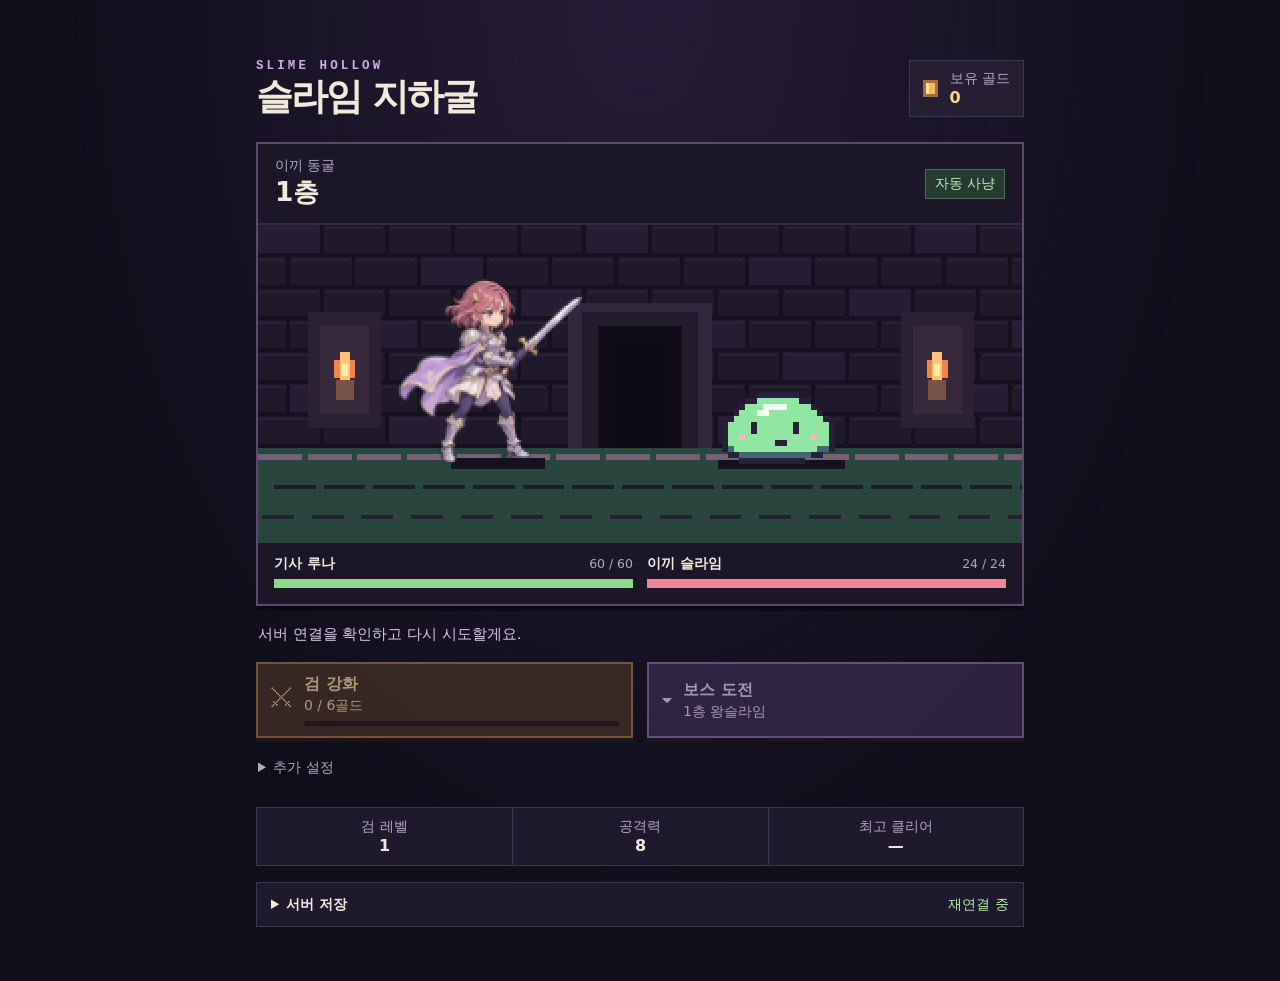
==== public/index.html @ 110de9b2 "Show gold progress on sword upgrade" ====
<!doctype html>
<html lang="ko">
<head>
<meta charset="utf-8">
<meta name="viewport" content="width=device-width,initial-scale=1">
<meta name="theme-color" content="#100e1b">
<meta name="description" content="기사 루나와 함께 내려가는 무한 픽셀 던전">
<title>슬라임 지하굴</title>
<link rel="stylesheet" href="style.css">
<script type="module" src="game.js"></script>
</head>
<body>
<main>
<header><div><span class="eyebrow">SLIME HOLLOW</span><h1>슬라임 지하굴</h1></div><div class="wallet"><i class="coin" aria-hidden="true"></i><div><small>보유 골드</small><strong id="gold">0</strong></div></div></header>
<section class="battle" aria-label="자동 전투">
<div class="battle-top"><div><small id="biome">이끼 동굴</small><h2><span id="floor">1</span>층</h2></div><span class="mode" id="mode">자동 사냥</span></div>
<canvas width="384" height="160" id="scene" aria-label="기사 루나와 슬라임의 픽셀 전투"></canvas>
<div class="combatants">
<div><div class="name"><strong>기사 루나</strong><small id="hero-hp">60 / 60</small></div><div class="track"><div id="hero-bar"></div></div></div>
<div><div class="name"><strong id="enemy">이끼 슬라임</strong><small id="enemy-hp">24 / 24</small></div><div class="track"><div id="enemy-bar"></div></div></div>
</div>
</section>
<div class="status" role="status"><span id="message">슬라임을 사냥하고 보스를 쓰러뜨리면 다음 층이 열려요.</span></div>
<section class="actions" aria-label="전투 조작">
<button id="upgrade"><span class="icon sword" aria-hidden="true">⚔</span><span class="upgrade-label"><strong>검 강화</strong><small id="cost">0 / 6골드</small><span class="upgrade-track" aria-hidden="true"><span id="upgrade-fill"></span></span></span></button>
<button id="challenge" aria-describedby="boss-forecast"><span class="icon" aria-hidden="true">▾</span><span><strong id="challenge-label">보스 도전</strong><small id="target">1층 왕슬라임</small></span></button>
</section>
<p id="boss-forecast" class="boss-forecast" hidden></p>
<details class="extra-options">
<summary>추가 설정</summary>
<div class="actions secondary-actions">
<button id="vitality"><span class="icon" aria-hidden="true">♥</span><span><strong>체력 강화</strong><small id="vitality-cost">25 골드</small></span></button>
</div>
<div class="auto-settings">
  <label for="auto-boss"><input type="checkbox" id="auto-boss" disabled> 보스 자동 도전</label>
  <small>이길 수 있는 보스만 도전해요.</small>
</div>
</details>
<section id="return-summary" class="return-summary" aria-label="방치 결과" hidden>
  <p id="return-summary-text" role="status"></p>
  <button type="button" id="dismiss-summary">닫기</button>
</section>
<footer><div><small>검 레벨</small><strong id="level">1</strong></div><div><small>공격력</small><strong id="attack">8</strong></div><div><small>최고 클리어</small><strong id="best">—</strong></div></footer>
<details class="save-panel">
<summary>서버 저장 <span id="save-status">연결 중</span></summary>
<p>저장 코드를 보관하면 다른 기기에서도 이어서 할 수 있어요. 이 코드로 저장에 접근할 수 있으니 개인적으로 보관하세요.</p>
<div class="save-controls"><button type="button" id="copy-save">저장 코드 복사</button></div>
<form id="restore-save">
<label for="save-input">다른 기기의 저장 코드</label>
<div class="save-controls"><input id="save-input" name="code" spellcheck="false" autocapitalize="none" autocomplete="off" required><button>이어 하기</button></div>
</form>
<div class="save-controls reset-controls"><button type="button" id="reset-save" disabled>진행 초기화</button></div>
<p id="save-message" role="status"></p>
</details>
</main>
</body>
</html>
---- public/style.css ----
:root{color-scheme:dark;font-family:system-ui,sans-serif;color:#f1eadb;background:#100e1b;--muted:#b3a7c4;--line:#403652;--gold:#ffd482}
*{box-sizing:border-box}
body{margin:0;min-height:100vh;background:radial-gradient(ellipse at top,#261c38 0,transparent 65%),#100e1b}
main{width:min(100% - 32px,48rem);margin:auto;padding:clamp(24px,6vh,64px) 0}
header,.battle-top,.name{display:flex;justify-content:space-between;align-items:center;gap:12px}
header{margin-bottom:20px}
h1,h2,p{margin:0}h1{font-size:clamp(1.55rem,5vw,2.3rem);letter-spacing:-.055em}
small{display:block;font-size:.875rem;color:var(--muted)}
.eyebrow{font:bold .78rem monospace;letter-spacing:.25em;color:#cfadee}
.wallet{display:flex;align-items:center;gap:12px;border:1px solid var(--line);background:#261f34;padding:9px 13px}
.wallet strong{color:var(--gold);overflow-wrap:anywhere}
.coin{width:15px;height:17px;background:#f6bb5f;border:3px solid #ac6a38;box-shadow:inset 3px 0 #ffe696}
.battle{border:2px solid #5d496f;background:#1b1729;box-shadow:0 5px #0b0913}
.battle-top{padding:13px 17px;border-bottom:2px solid #382b48}
.battle-top h2{font-size:1.65rem}
.mode{color:#b9eeaa;background:#253b32;border:1px solid #4d6b56;padding:5px 9px;font-size:.875rem;white-space:nowrap}
canvas{display:block;width:100%;height:auto;image-rendering:pixelated;background:#131120}
.combatants,.actions{display:grid;grid-template-columns:repeat(2,minmax(0,1fr));gap:14px}
.combatants{padding:12px 16px 16px}
.name{align-items:baseline;flex-wrap:wrap;gap:3px 8px;font-size:.875rem;margin-bottom:6px}
.name small{font-size:.78rem}
.track{height:9px;background:#393047}.track div{height:100%;width:100%;background:#8cd88b}.track #enemy-bar{background:#ee859a}
.status{min-height:3.5rem;display:flex;align-items:center;color:#dcc5ee;font-size:.92rem;padding:8px 2px}
.actions button{font:inherit;text-align:left;display:flex;align-items:center;gap:10px;padding:10px 12px;min-height:65px;border:2px solid #a67b40;background:#4c3425;color:#ffe3ae;box-shadow:0 4px #211722;cursor:pointer;overflow-wrap:anywhere}
.actions #vitality{background:#492b3d;border-color:#a8688c;color:#ffd7eb}
.actions #challenge{background:#3d2e56;border-color:#8b71ad;color:#f0e1ff}
.actions button:disabled{opacity:.65;cursor:default}
.actions button:focus-visible{outline:3px solid #fff;outline-offset:3px}
.actions button:not(:disabled):hover{filter:brightness(1.23)}
.icon{font:1.5rem monospace}.actions small{color:inherit;margin-top:2px}
footer{display:grid;grid-template-columns:repeat(3,minmax(0,1fr));margin-top:22px;border:1px solid var(--line);background:#1e192d;text-align:center}
footer div{padding:10px 4px;overflow-wrap:anywhere}footer div+div{border-left:1px solid var(--line)}
@media(max-width:420px){main{width:calc(100% - 24px)}.actions,.combatants{gap:8px}.combatants{padding:10px}.actions button{padding:8px;gap:6px}.wallet{gap:7px;padding:7px}}

.save-panel{margin-top:16px;padding:12px 14px;background:#1e192d;border:1px solid var(--line)}
.save-panel summary{cursor:pointer;font-size:.9rem;font-weight:700}
#save-status{float:right;color:#b9eeaa;font-weight:400}
.save-panel p,.save-panel label{display:block;color:var(--muted);font-size:.875rem;margin:8px 0}
.save-controls{display:flex;gap:8px}
.save-controls input{min-width:0;flex:1}
.save-controls input,.save-controls button{border:1px solid #8b71ad;background:#2c223d;color:#f0e1ff;padding:8px;font:inherit;font-size:.875rem}
.save-controls button{cursor:pointer}
.save-controls button:disabled{opacity:.65;cursor:default}
#save-message:empty{display:none}

.reset-controls{margin-top:12px}
.reset-controls button{color:#ffd5db;border-color:#a76b80;background:#46283a}

.boss-forecast{margin-top:14px;padding:8px 10px;border-left:3px solid #b589b6;background:#251c34;color:#f1d7ec;font-size:.875rem}
.boss-forecast[data-can-win="true"]{border-color:#85bf9d;color:#c1f0d0}

.auto-settings,.return-summary{margin-top:12px;padding:10px 12px;border:1px solid var(--line);background:#1e192d}
.auto-settings{display:flex;align-items:center;justify-content:space-between;flex-wrap:wrap;gap:5px 12px}
.auto-settings label{display:inline-flex;align-items:center;gap:6px;font-size:.9rem;cursor:pointer}
#auto-boss{width:1.15rem;height:1.15rem;accent-color:#ae83dc}
.return-summary:not([hidden]){display:flex;align-items:center;justify-content:space-between;gap:10px;border-color:#65806c;color:#d0efce}
.return-summary button{font:inherit;font-size:.875rem;padding:6px 10px;background:#2c3630;color:#d0efce;border:1px solid #65806c;cursor:pointer;flex-shrink:0}

.extra-options{margin-top:12px}
.extra-options summary{cursor:pointer;padding:8px 2px;color:var(--muted);font-size:.9rem}
.secondary-actions{margin-top:8px}
.secondary-actions button{min-height:50px}
.status[data-highlight="true"]{color:#ffe2a3;font-weight:700}

.upgrade-label{flex:1;min-width:0}
.upgrade-track{display:block;height:5px;margin-top:6px;background:#2a1b18;border-radius:4px;overflow:hidden}
#upgrade-fill{display:block;width:0;height:100%;background:#efb65e;transition:width .24s ease-out}
#upgrade[data-ready="true"]{border-color:#f6c973}
#upgrade[data-ready="true"] .upgrade-track{animation:upgrade-ready .65s ease-out}
@keyframes upgrade-ready{
  35%{filter:brightness(1.75);box-shadow:0 0 9px #ffde8d}
  100%{filter:brightness(1);box-shadow:none}
}
@media(prefers-reduced-motion:reduce){
  #upgrade-fill{transition:none}
  #upgrade[data-ready="true"] .upgrade-track{animation:none}
}
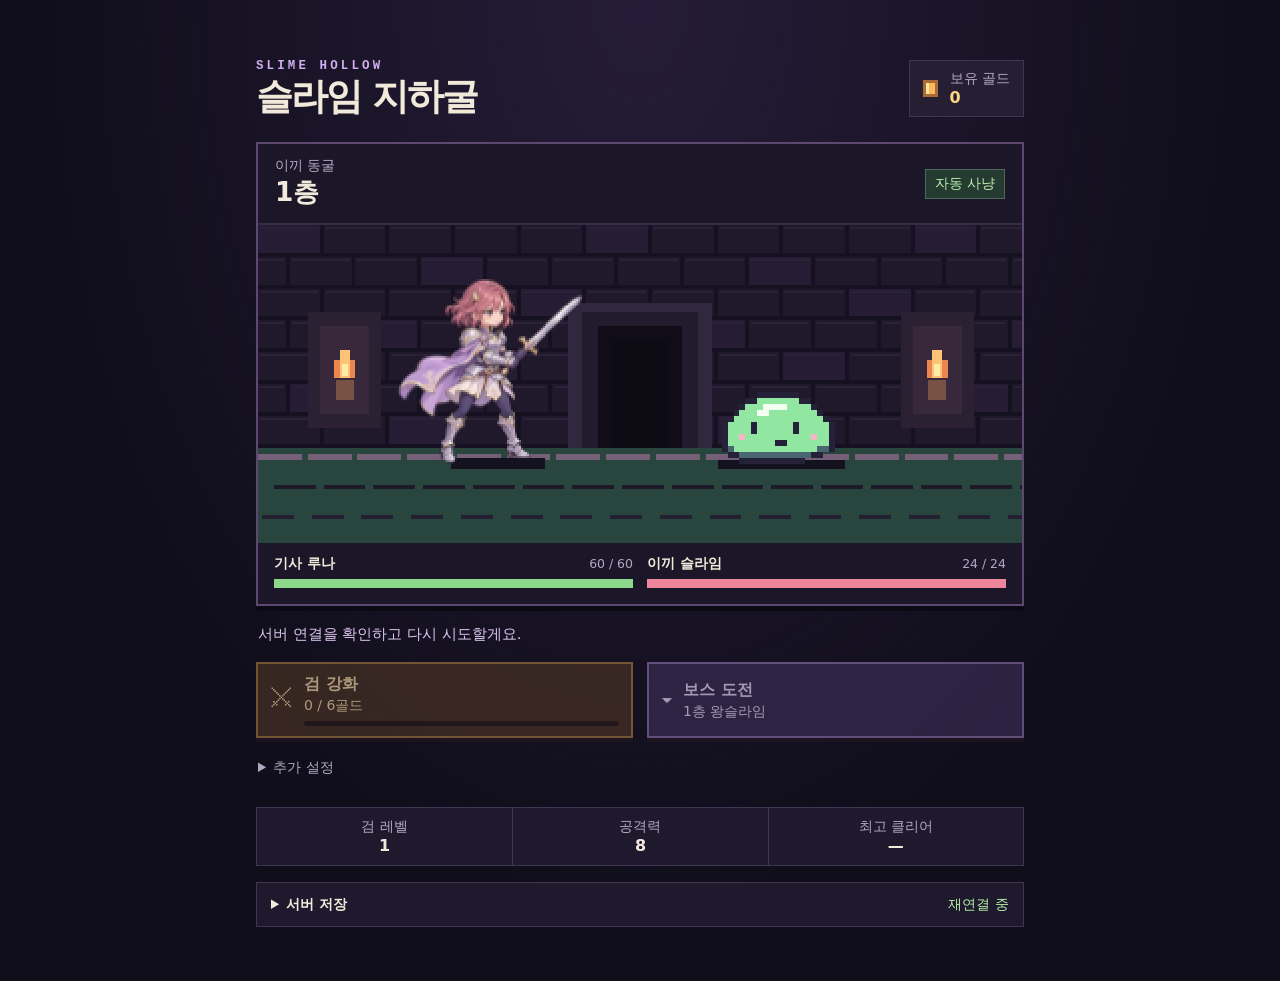
==== commit 8c6e9c2c: "Celebrate boss defeats with hit stop and floor clear banner" ====
--- a/public/index.html
+++ b/public/index.html
@@ -14,7 +14,10 @@
 <header><div><span class="eyebrow">SLIME HOLLOW</span><h1>슬라임 지하굴</h1></div><div class="wallet"><i class="coin" aria-hidden="true"></i><div><small>보유 골드</small><strong id="gold">0</strong></div></div></header>
 <section class="battle" aria-label="자동 전투">
 <div class="battle-top"><div><small id="biome">이끼 동굴</small><h2><span id="floor">1</span>층</h2></div><span class="mode" id="mode">자동 사냥</span></div>
+<div class="battle-scene">
 <canvas width="384" height="160" id="scene" aria-label="기사 루나와 슬라임의 픽셀 전투"></canvas>
+<p id="clear-banner" class="clear-banner" aria-hidden="true" hidden></p>
+</div>
 <div class="combatants">
 <div><div class="name"><strong>기사 루나</strong><small id="hero-hp">60 / 60</small></div><div class="track"><div id="hero-bar"></div></div></div>
 <div><div class="name"><strong id="enemy">이끼 슬라임</strong><small id="enemy-hp">24 / 24</small></div><div class="track"><div id="enemy-bar"></div></div></div>
--- a/public/style.css
+++ b/public/style.css
@@ -75,3 +75,12 @@
   #upgrade-fill{transition:none}
   #upgrade[data-ready="true"] .upgrade-track{animation:none}
 }
+
+.battle-scene{position:relative}
+.clear-banner{position:absolute;top:50%;left:50%;transform:translate(-50%,-50%);z-index:1;pointer-events:none;white-space:nowrap;padding:.35em .8em;background:#25182f;border:2px solid #f8cb79;color:#ffe5a8;font-size:clamp(1.25rem,5vw,2.35rem);font-weight:900;box-shadow:0 4px #100e1b,0 0 24px #eaae6750}
+.clear-banner:not([hidden]){animation:clear-banner-in .22s ease-out}
+@keyframes clear-banner-in{
+  from{opacity:0;transform:translate(-50%,-45%) scale(.9)}
+  to{opacity:1;transform:translate(-50%,-50%) scale(1)}
+}
+@media(prefers-reduced-motion:reduce){.clear-banner:not([hidden]){animation:none}}
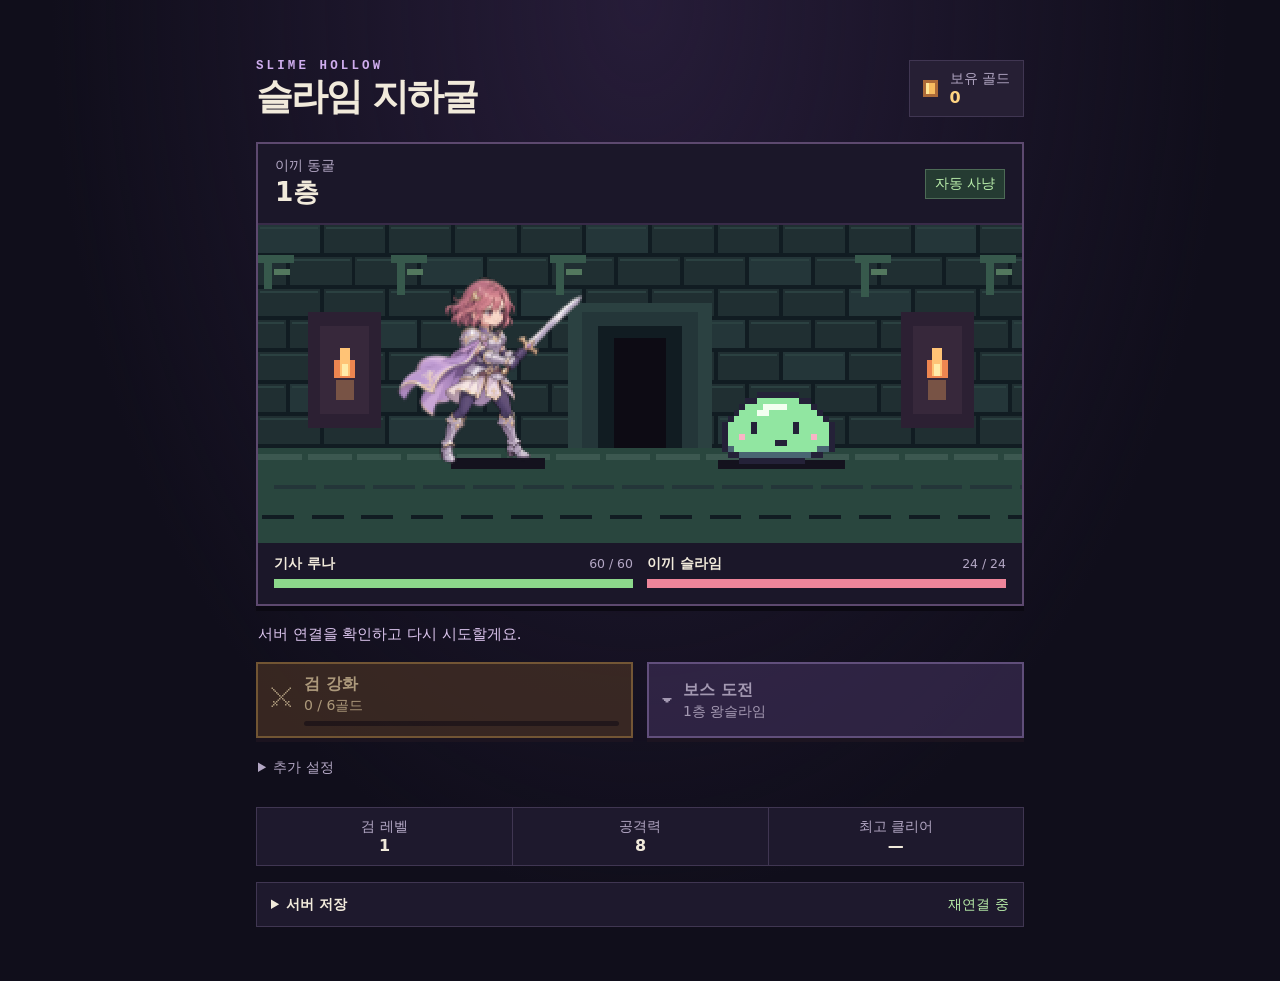
==== commit c77ac61a: "Smooth early sword and vitality prices" ====
--- a/public/index.html
+++ b/public/index.html
@@ -32,7 +32,7 @@
 <details class="extra-options">
 <summary>추가 설정</summary>
 <div class="actions secondary-actions">
-<button id="vitality"><span class="icon" aria-hidden="true">♥</span><span><strong>체력 강화</strong><small id="vitality-cost">25 골드</small></span></button>
+<button id="vitality"><span class="icon" aria-hidden="true">♥</span><span><strong>체력 강화</strong><small id="vitality-cost">12 골드</small></span></button>
 </div>
 <div class="auto-settings">
   <label for="auto-boss"><input type="checkbox" id="auto-boss" disabled> 보스 자동 도전</label>
--- a/public/style.css
+++ b/public/style.css
@@ -84,3 +84,12 @@
   to{opacity:1;transform:translate(-50%,-50%) scale(1)}
 }
 @media(prefers-reduced-motion:reduce){.clear-banner:not([hidden]){animation:none}}
+
+.actions #challenge.newly-winnable{border-color:#aee4af}
+@media(prefers-reduced-motion:no-preference){
+  .actions #challenge.newly-winnable{animation:boss-ready .7s ease-out}
+}
+@keyframes boss-ready{
+  35%{background:#46664e;box-shadow:0 0 16px #aeedafaa}
+  100%{background:#3d2e56;box-shadow:0 4px #211722}
+}
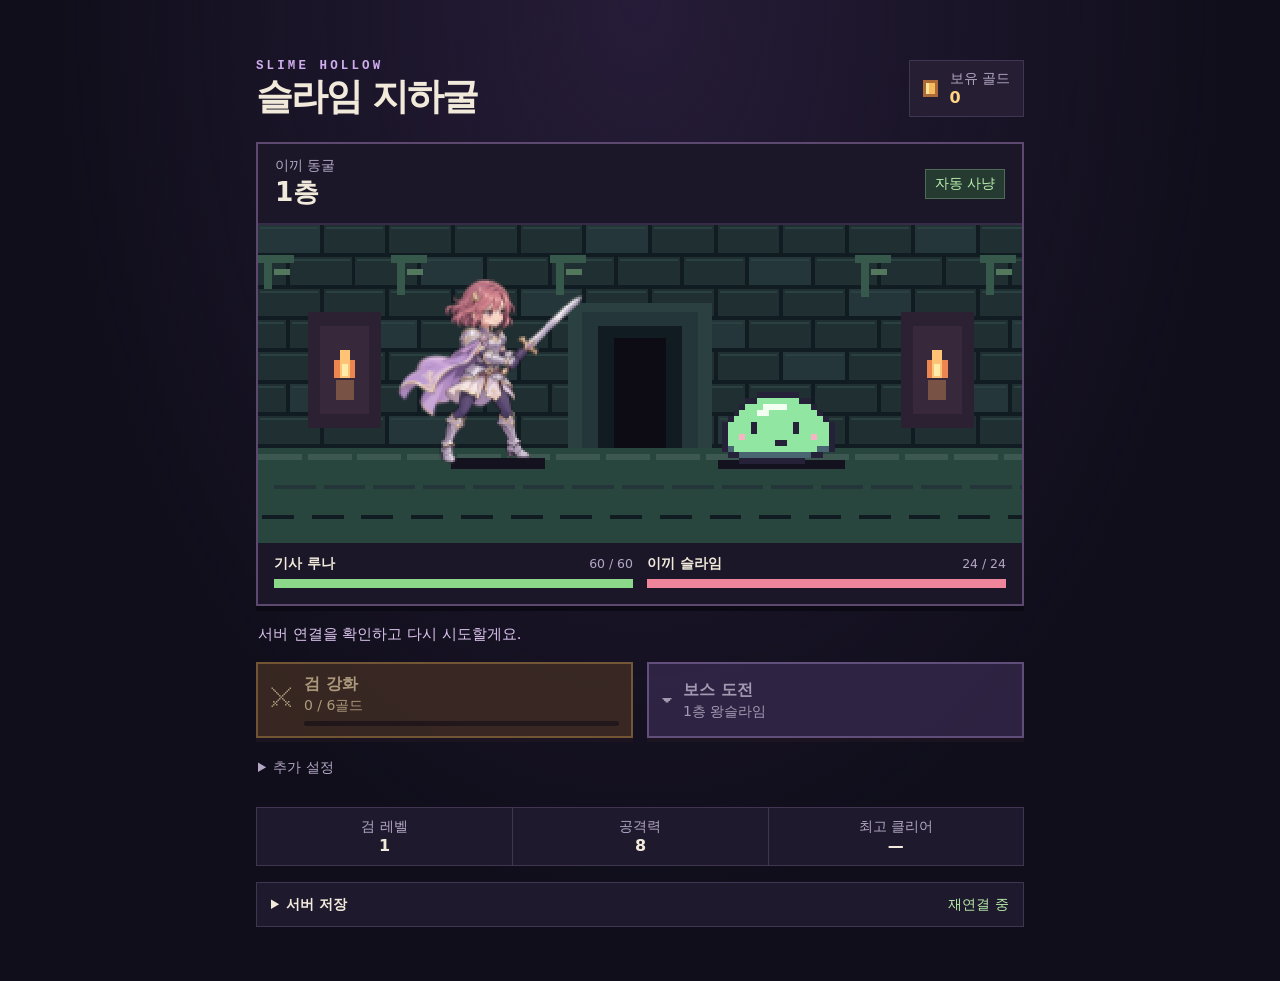
==== commit 7677a7af: "Recommend a single upgrade that makes the boss winnable" ====
--- a/public/index.html
+++ b/public/index.html
@@ -28,7 +28,7 @@
 <button id="upgrade"><span class="icon sword" aria-hidden="true">⚔</span><span class="upgrade-label"><strong>검 강화</strong><small id="cost">0 / 6골드</small><span class="upgrade-track" aria-hidden="true"><span id="upgrade-fill"></span></span></span></button>
 <button id="challenge" aria-describedby="boss-forecast"><span class="icon" aria-hidden="true">▾</span><span><strong id="challenge-label">보스 도전</strong><small id="target">1층 왕슬라임</small></span></button>
 </section>
-<p id="boss-forecast" class="boss-forecast" hidden></p>
+<p id="boss-forecast" class="boss-forecast" hidden><span id="boss-forecast-text"></span><small id="boss-tip" hidden></small></p>
 <details class="extra-options">
 <summary>추가 설정</summary>
 <div class="actions secondary-actions">
--- a/public/style.css
+++ b/public/style.css
@@ -93,3 +93,5 @@
   35%{background:#46664e;box-shadow:0 0 16px #aeedafaa}
   100%{background:#3d2e56;box-shadow:0 4px #211722}
 }
+
+.boss-forecast small:not([hidden]){margin-top:5px;color:#ffe1aa;font-weight:600}
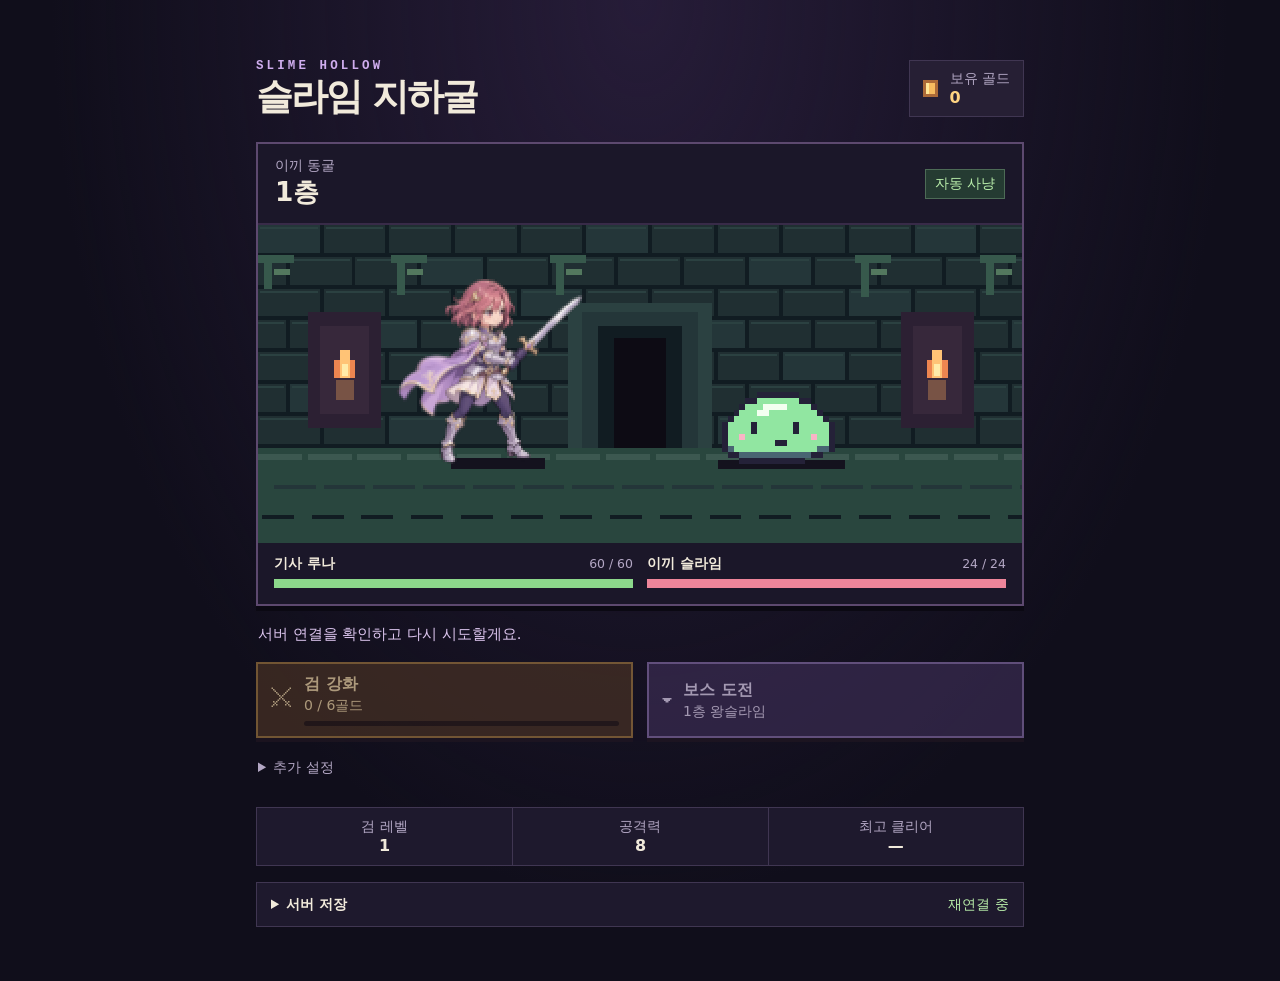
==== commit 7ec3180d: "Unlock hand-game job paths on floor ten" ====
--- a/public/index.html
+++ b/public/index.html
@@ -16,14 +16,23 @@
 <div class="battle-top"><div><small id="biome">이끼 동굴</small><h2><span id="floor">1</span>층</h2></div><span class="mode" id="mode">자동 사냥</span></div>
 <div class="battle-scene">
 <canvas width="384" height="160" id="scene" aria-label="기사 루나와 슬라임의 픽셀 전투"></canvas>
+<p id="skill-banner" class="skill-banner" aria-hidden="true" hidden></p>
 <p id="clear-banner" class="clear-banner" aria-hidden="true" hidden></p>
 </div>
 <div class="combatants">
-<div><div class="name"><strong>기사 루나</strong><small id="hero-hp">60 / 60</small></div><div class="track"><div id="hero-bar"></div></div></div>
+<div><div class="name"><strong>기사 루나 <span id="job-name" class="job-name" hidden></span></strong><small id="hero-hp">60 / 60</small></div><div class="track"><div id="hero-bar"></div></div></div>
 <div><div class="name"><strong id="enemy">이끼 슬라임</strong><small id="enemy-hp">24 / 24</small></div><div class="track"><div id="enemy-bar"></div></div></div>
 </div>
 </section>
 <div class="status" role="status"><span id="message">슬라임을 사냥하고 보스를 쓰러뜨리면 다음 층이 열려요.</span></div>
+<section id="job-choices" class="job-choices" aria-label="2차 전직" hidden>
+<h2>루나의 2차 전직</h2>
+<p>10층을 클리어했어요! 두 직업 중 하나를 골라 주세요.</p>
+<div class="actions">
+<button type="button" id="job-rps"><span><strong>가위바위보 전사</strong><small>한 판 승부에서 이기면 다음 공격 2배</small></span></button>
+<button type="button" id="job-muk"><span><strong>묵찌빠 전사</strong><small>공격권을 잡고 손을 맞추면 다음 공격 3연타</small></span></button>
+</div>
+</section>
 <section class="actions" aria-label="전투 조작">
 <button id="upgrade"><span class="icon sword" aria-hidden="true">⚔</span><span class="upgrade-label"><strong>검 강화</strong><small id="cost">0 / 6골드</small><span class="upgrade-track" aria-hidden="true"><span id="upgrade-fill"></span></span></span></button>
 <button id="challenge" aria-describedby="boss-forecast"><span class="icon" aria-hidden="true">▾</span><span><strong id="challenge-label">보스 도전</strong><small id="target">1층 왕슬라임</small></span></button>
--- a/public/style.css
+++ b/public/style.css
@@ -95,3 +95,10 @@
 }
 
 .boss-forecast small:not([hidden]){margin-top:5px;color:#ffe1aa;font-weight:600}
+
+.job-choices{margin:12px 0;padding:12px;border:1px solid #9479ac;background:#2a2038}
+.job-choices h2{font-size:1.05rem;color:#f0dbff}
+.job-choices p{font-size:.9rem;color:#e2cfea;margin:5px 0 10px}
+.job-choices .actions button{min-height:58px}
+.job-name{color:#e2b5ff;font-size:.8rem}
+.skill-banner{position:absolute;left:50%;bottom:6%;transform:translateX(-50%);white-space:nowrap;padding:.35em .7em;background:#1c1529eb;color:#fff5e7;border:1px solid #dfb7ff;font-size:clamp(.82rem,3vw,1.25rem);font-weight:750;pointer-events:none}
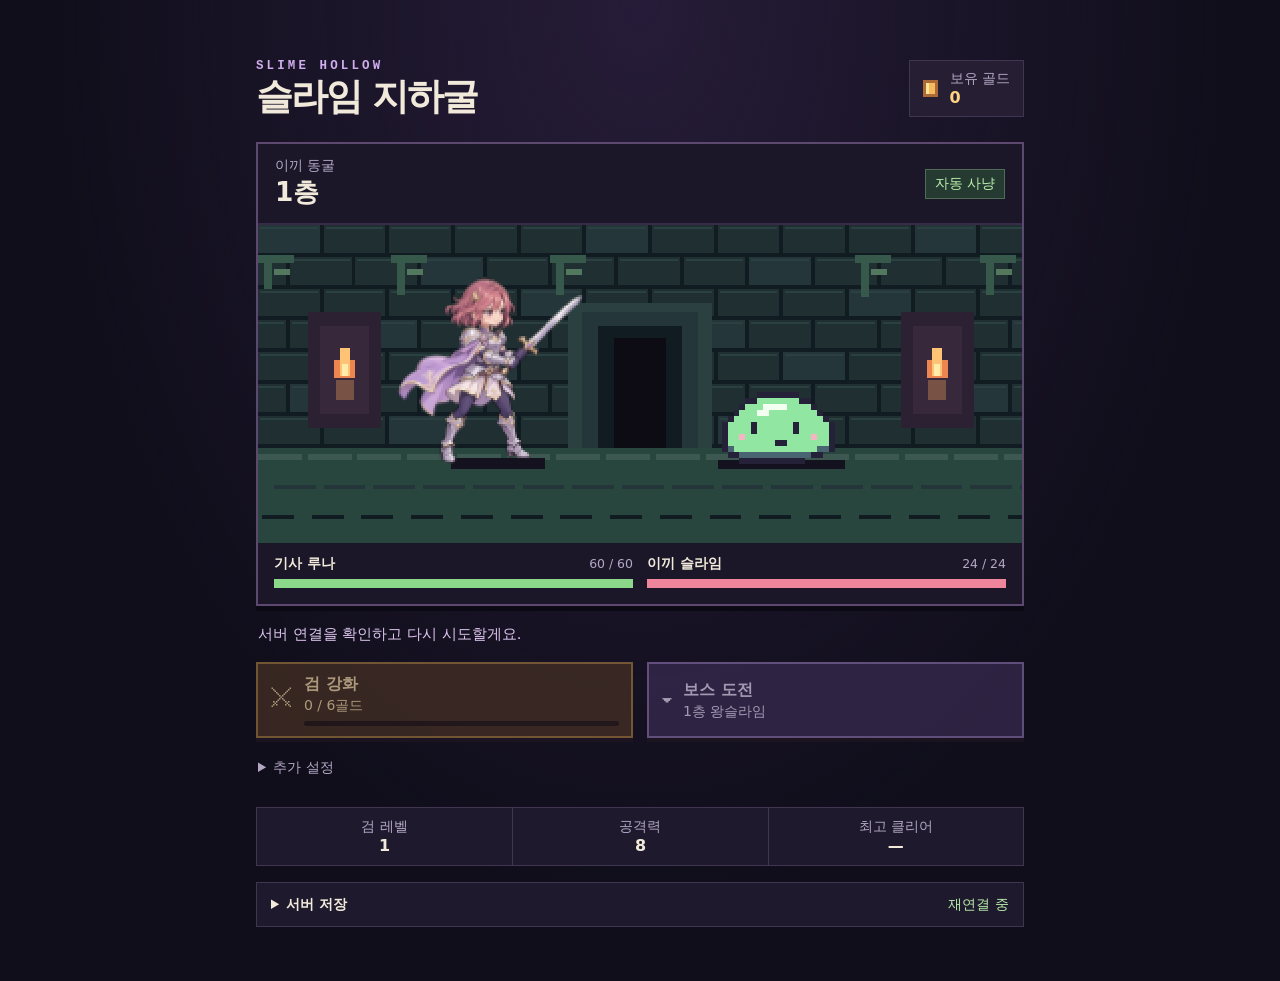
==== commit 140cd9e8: "Grant illustrated constellation upgrades every ten floors" ====
--- a/public/index.html
+++ b/public/index.html
@@ -38,6 +38,15 @@
 <button id="challenge" aria-describedby="boss-forecast"><span class="icon" aria-hidden="true">▾</span><span><strong id="challenge-label">보스 도전</strong><small id="target">1층 왕슬라임</small></span></button>
 </section>
 <p id="boss-forecast" class="boss-forecast" hidden><span id="boss-forecast-text"></span><small id="boss-tip" hidden></small></p>
+<section class="star-choices" id="star-choices" aria-labelledby="star-heading" hidden>
+<h2 id="star-heading">별자리 강화</h2>
+<p id="star-floor"></p>
+<div class="star-cards">
+<button type="button" class="star-card" id="star-sword" data-star="sword" hidden><img src="art/star-sword.webp" alt="" loading="lazy"><span class="star-card-caption"><strong>검자리</strong><small id="star-sword-detail"></small></span></button>
+<button type="button" class="star-card" id="star-shield" data-star="shield" hidden><img src="art/star-shield.webp" alt="" loading="lazy"><span class="star-card-caption"><strong>방패자리</strong><small id="star-shield-detail"></small></span></button>
+<button type="button" class="star-card" id="star-lantern" data-star="lantern" hidden><img src="art/star-lantern.webp" alt="" loading="lazy"><span class="star-card-caption"><strong>등불자리</strong><small id="star-lantern-detail"></small></span></button>
+</div>
+</section>
 <details class="extra-options">
 <summary>추가 설정</summary>
 <div class="actions secondary-actions">
@@ -53,6 +62,14 @@
   <button type="button" id="dismiss-summary">닫기</button>
 </section>
 <footer><div><small>검 레벨</small><strong id="level">1</strong></div><div><small>공격력</small><strong id="attack">8</strong></div><div><small>최고 클리어</small><strong id="best">—</strong></div></footer>
+<details id="star-progress" class="save-panel star-progress" hidden>
+<summary>루나의 별자리 <span id="star-total"></span></summary>
+<ul id="star-ranks">
+<li id="rank-sword"></li>
+<li id="rank-shield"></li>
+<li id="rank-lantern"></li>
+</ul>
+</details>
 <details class="save-panel">
 <summary>서버 저장 <span id="save-status">연결 중</span></summary>
 <p>저장 코드를 보관하면 다른 기기에서도 이어서 할 수 있어요. 이 코드로 저장에 접근할 수 있으니 개인적으로 보관하세요.</p>
--- a/public/style.css
+++ b/public/style.css
@@ -102,3 +102,17 @@
 .job-choices .actions button{min-height:58px}
 .job-name{color:#e2b5ff;font-size:.8rem}
 .skill-banner{position:absolute;left:50%;bottom:6%;transform:translateX(-50%);white-space:nowrap;padding:.35em .7em;background:#1c1529eb;color:#fff5e7;border:1px solid #dfb7ff;font-size:clamp(.82rem,3vw,1.25rem);font-weight:750;pointer-events:none}
+
+.star-choices{margin:14px 0;padding:14px;border:1px solid #78669c;background:radial-gradient(ellipse at top,#302248,#1a1428 75%)}
+.star-choices h2{font-size:1.1rem;color:#f8e7ff}
+.star-choices p{margin:4px 0 11px;color:#ddd1ee;font-size:.9rem}
+.star-cards{display:grid;grid-template-columns:repeat(2,minmax(0,1fr));gap:10px}
+.star-card{min-width:0;padding:0;overflow:hidden;border:1px solid #78669c;background:#181123;color:#f7ebff;text-align:left;font:inherit;cursor:pointer}
+.star-card[hidden]{display:none}
+.star-card:not(:disabled):hover,.star-card:focus-visible{border-color:#e8c9ff;box-shadow:0 0 15px #ab7feb55}
+.star-card:disabled{cursor:default}
+.star-card img{display:block;width:100%;height:clamp(106px,22vw,170px);object-fit:contain;object-position:center;background:#110123}
+.star-card-caption{display:block;padding:8px 10px;background:#281c39}
+.star-card-caption small{margin-top:3px;color:#e1cdeb;font-size:.82rem}
+.star-progress ul{padding-left:1.15rem;margin:9px 0 0;color:#dfcfee;font-size:.9rem}
+#star-total{float:right;color:#f7cc8f}
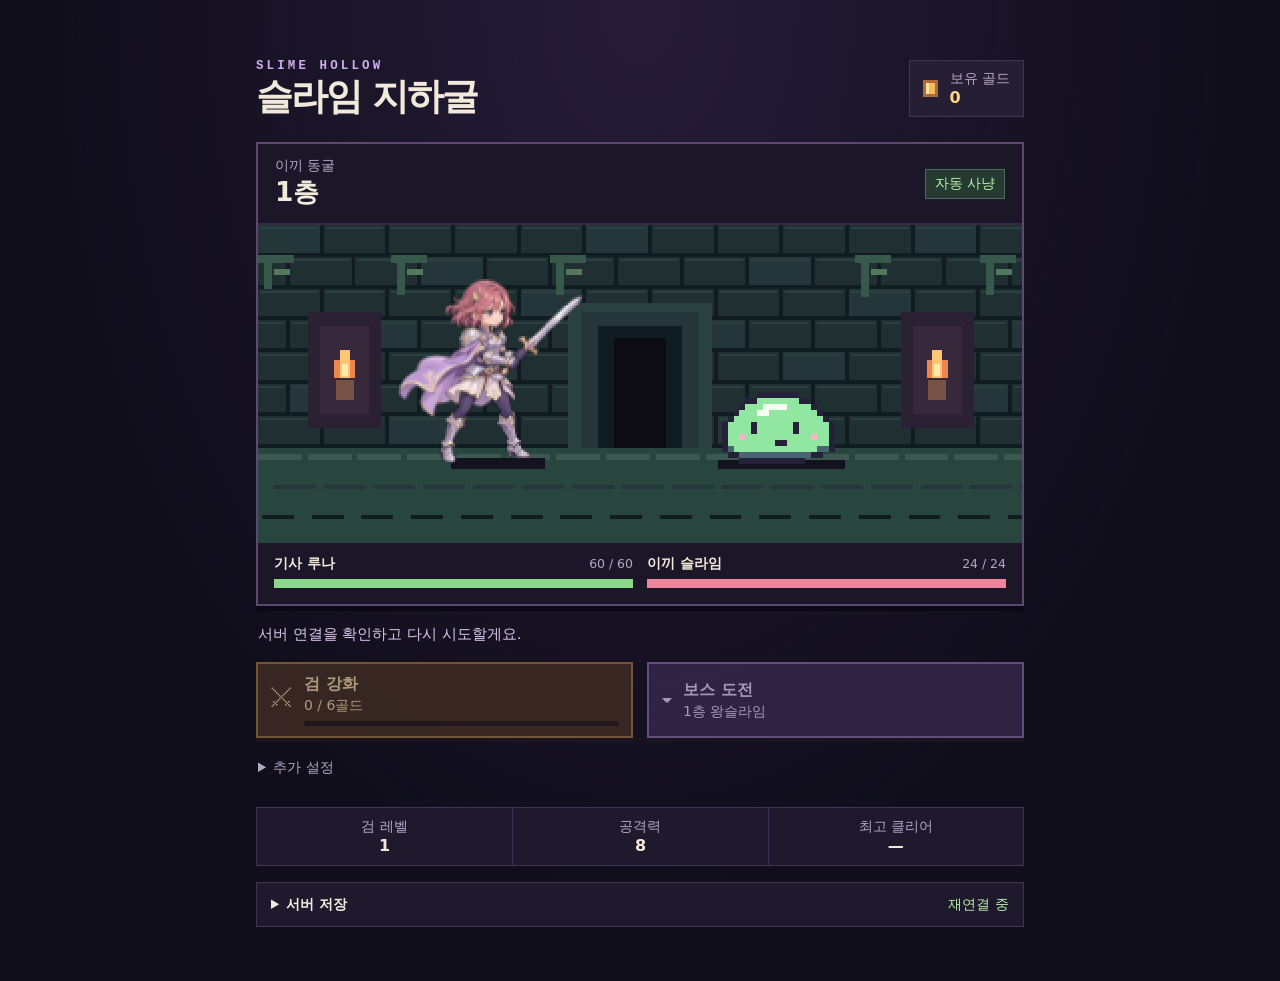
==== commit 556518d5: "Allow upgrades during boss fights with locked combat stats" ====
--- a/public/index.html
+++ b/public/index.html
@@ -37,6 +37,7 @@
 <button id="upgrade"><span class="icon sword" aria-hidden="true">⚔</span><span class="upgrade-label"><strong>검 강화</strong><small id="cost">0 / 6골드</small><span class="upgrade-track" aria-hidden="true"><span id="upgrade-fill"></span></span></span></button>
 <button id="challenge" aria-describedby="boss-forecast"><span class="icon" aria-hidden="true">▾</span><span><strong id="challenge-label">보스 도전</strong><small id="target">1층 왕슬라임</small></span></button>
 </section>
+<p id="queued-upgrade" class="boss-forecast" hidden></p>
 <p id="boss-forecast" class="boss-forecast" hidden><span id="boss-forecast-text"></span><small id="boss-tip" hidden></small></p>
 <section class="star-choices" id="star-choices" aria-labelledby="star-heading" hidden>
 <h2 id="star-heading">별자리 강화</h2>
--- a/public/style.css
+++ b/public/style.css
@@ -116,3 +116,5 @@
 .star-card-caption small{margin-top:3px;color:#e1cdeb;font-size:.82rem}
 .star-progress ul{padding-left:1.15rem;margin:9px 0 0;color:#dfcfee;font-size:.9rem}
 #star-total{float:right;color:#f7cc8f}
+
+#upgrade,#vitality{touch-action:manipulation;user-select:none;-webkit-touch-callout:none}
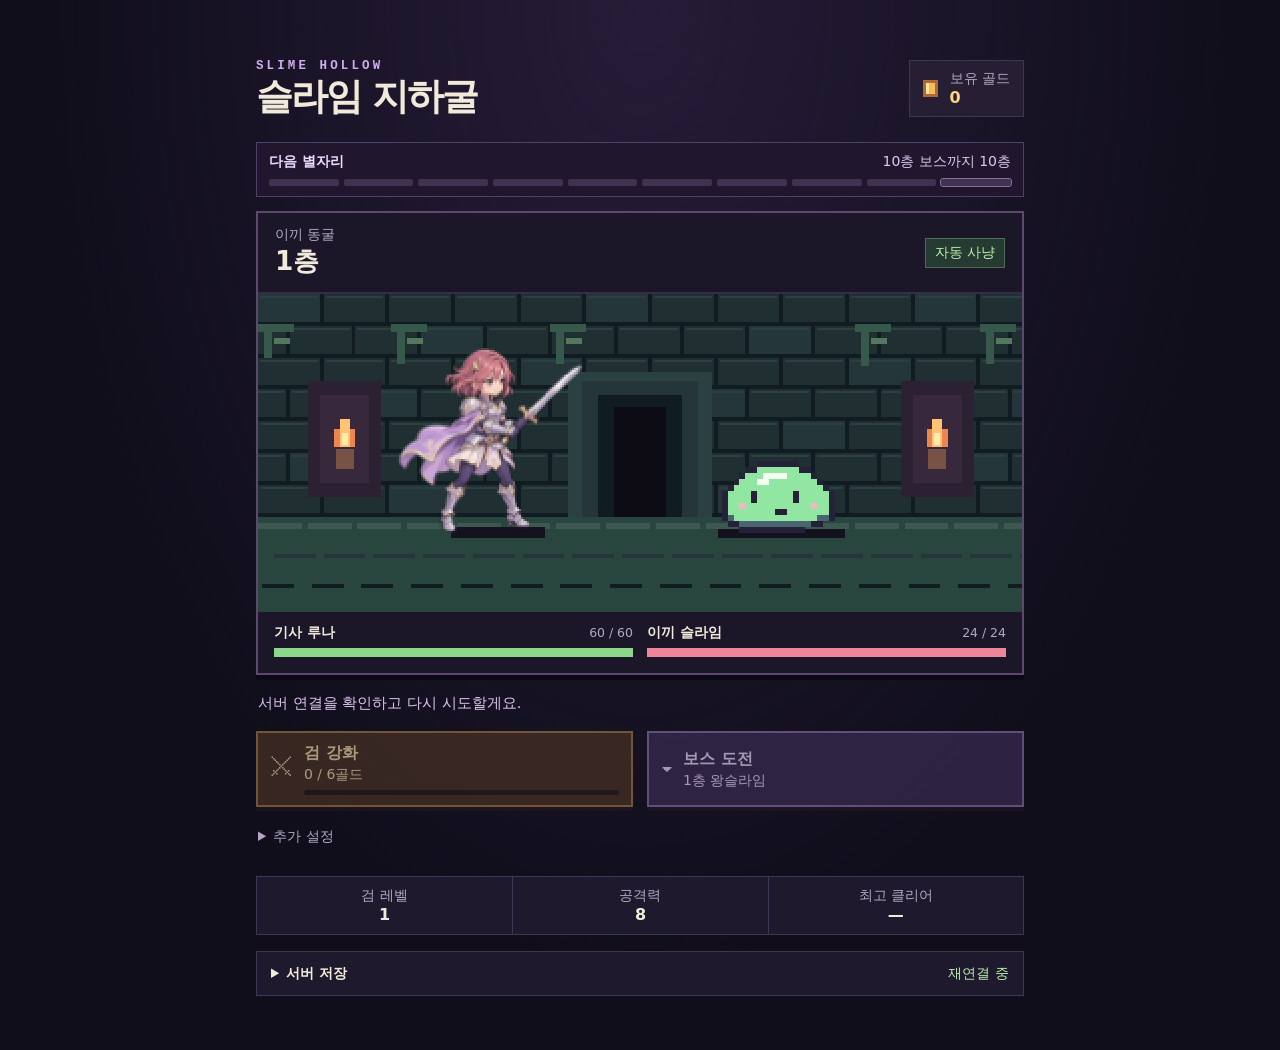
==== commit d7522d1e: "Show the climb to the next constellation" ====
--- a/public/index.html
+++ b/public/index.html
@@ -12,6 +12,12 @@
 <body>
 <main>
 <header><div><span class="eyebrow">SLIME HOLLOW</span><h1>슬라임 지하굴</h1></div><div class="wallet"><i class="coin" aria-hidden="true"></i><div><small>보유 골드</small><strong id="gold">0</strong></div></div></header>
+<section class="climb-progress" aria-labelledby="climb-heading">
+<div class="climb-heading"><strong id="climb-heading">다음 별자리</strong><span id="climb-target">10층 보스까지 10층</span></div>
+<div id="climb-track" class="climb-track" role="progressbar" aria-labelledby="climb-heading" aria-valuemin="0" aria-valuemax="10" aria-valuenow="0">
+<span aria-hidden="true"></span><span aria-hidden="true"></span><span aria-hidden="true"></span><span aria-hidden="true"></span><span aria-hidden="true"></span><span aria-hidden="true"></span><span aria-hidden="true"></span><span aria-hidden="true"></span><span aria-hidden="true"></span><span aria-hidden="true"></span>
+</div>
+</section>
 <section class="battle" aria-label="자동 전투">
 <div class="battle-top"><div><small id="biome">이끼 동굴</small><h2><span id="floor">1</span>층</h2></div><span class="mode" id="mode">자동 사냥</span></div>
 <div class="battle-scene">
--- a/public/style.css
+++ b/public/style.css
@@ -118,3 +118,14 @@
 #star-total{float:right;color:#f7cc8f}
 
 #upgrade,#vitality{touch-action:manipulation;user-select:none;-webkit-touch-callout:none}
+
+.climb-progress{margin-bottom:14px;padding:10px 12px;border:1px solid #504167;background:#20172e}
+.climb-heading{display:flex;align-items:baseline;justify-content:space-between;flex-wrap:wrap;gap:4px 10px;font-size:.875rem}
+.climb-heading strong{color:#efd9ff}
+#climb-target{color:#dbc8ee}
+.climb-track{display:grid;grid-template-columns:repeat(10,minmax(0,1fr));gap:5px;margin-top:8px}
+.climb-track span{height:7px;border-radius:2px;background:#403351}
+.climb-track span:last-child{outline:1px solid #8b6c9f}
+.climb-track span.cleared{background:#b397ed}
+.climb-track[data-unlocked="true"] span{background:#e7bf7f}
+.climb-track[data-unlocked="true"] span:last-child{outline-color:#ffdfa1;box-shadow:0 0 7px #f7c87d88}
